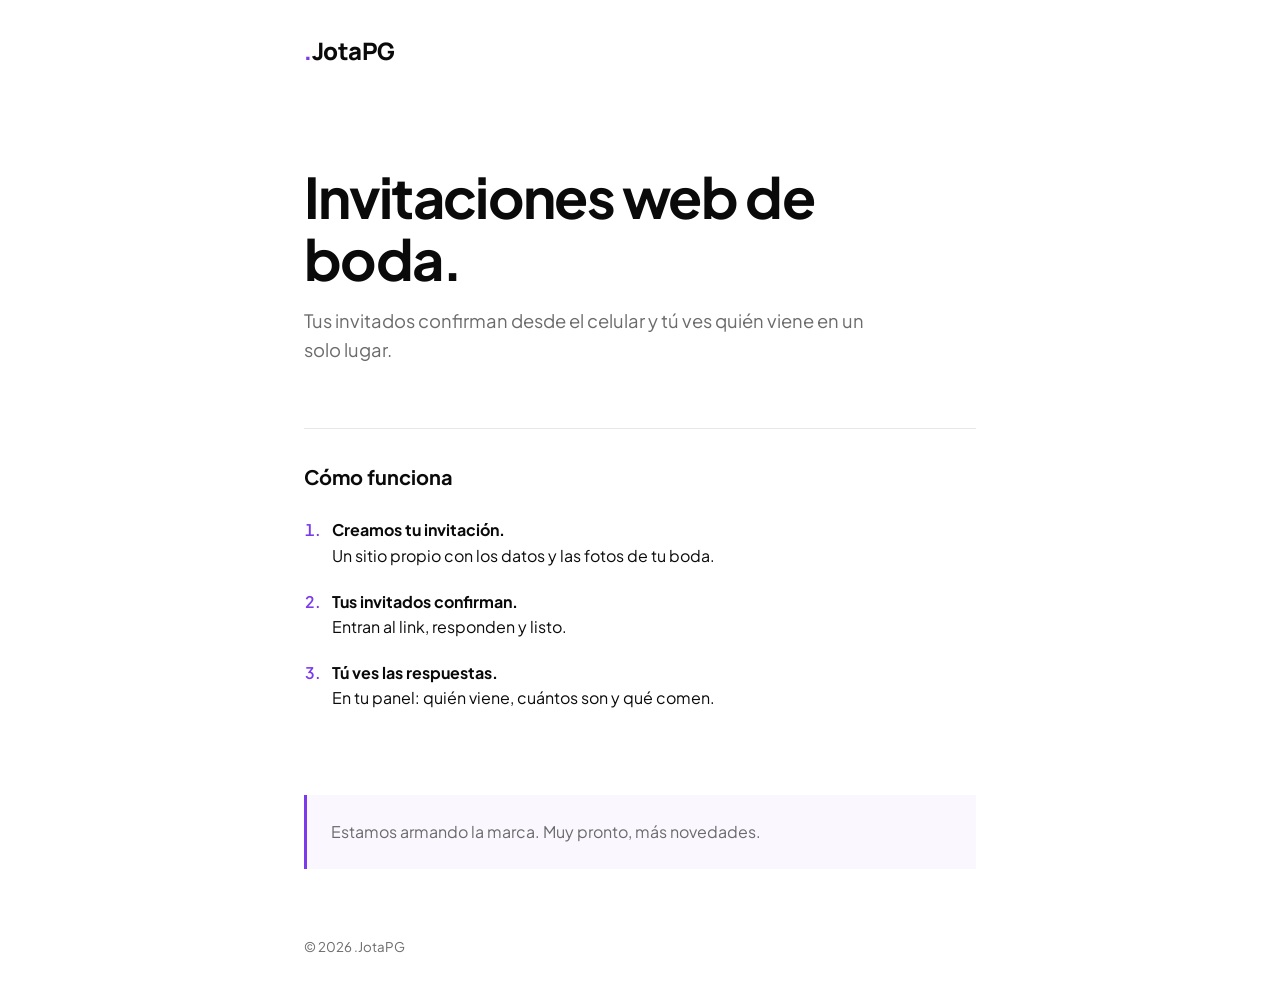
==== public/index.html @ 34ecd433 "Sitio base de JotaPG" ====
<!doctype html>
<html lang="es">
<head>
  <meta charset="utf-8">
  <meta name="viewport" content="width=device-width, initial-scale=1">
  <title>.JotaPG · Invitaciones web de boda</title>
  <meta name="description" content="Invitaciones web de boda con confirmación de asistencia en línea.">

  <!-- Tipografías: Manrope para el logo, Plus Jakarta Sans para el resto -->
  <link rel="preconnect" href="https://fonts.googleapis.com">
  <link rel="preconnect" href="https://fonts.gstatic.com" crossorigin>
  <link href="https://fonts.googleapis.com/css2?family=Manrope:wght@800&family=Plus+Jakarta+Sans:wght@400;600&display=swap" rel="stylesheet">

  <link rel="stylesheet" href="style.css">
</head>
<body>

  <!-- 1. Encabezado: el logo -->
  <header class="header">
    <a class="logo" href="/"><span class="dot">.</span>JotaPG</a>
  </header>

  <main>

    <!-- 2. Portada: qué hacemos, en una frase -->
    <section class="hero">
      <h1>Invitaciones web de boda.</h1>
      <p>Tus invitados confirman desde el celular y tú ves quién viene en un solo lugar.</p>
    </section>

    <!-- 3. Cómo funciona: tres pasos -->
    <section class="steps">
      <h2>Cómo funciona</h2>
      <ol>
        <li>
          <strong>Creamos tu invitación.</strong>
          Un sitio propio con los datos y las fotos de tu boda.
        </li>
        <li>
          <strong>Tus invitados confirman.</strong>
          Entran al link, responden y listo.
        </li>
        <li>
          <strong>Tú ves las respuestas.</strong>
          En tu panel: quién viene, cuántos son y qué comen.
        </li>
      </ol>
    </section>

    <!-- 4. Aviso: el sitio está en construcción -->
    <section class="soon">
      <p>Estamos armando la marca. Muy pronto, más novedades.</p>
    </section>

  </main>

  <footer class="footer">
    <small>&copy; <span id="year"></span> .JotaPG</small>
  </footer>

  <script>
    // Pone el año actual en el pie de página
    document.getElementById("year").textContent = new Date().getFullYear();
  </script>
</body>
</html>
---- public/style.css ----
/* ---------- Colores y tipografías (cámbialos aquí) ---------- */
:root {
  --negro: #0a0a0a;
  --blanco: #ffffff;
  --violeta: #7c3aed;
  --gris: #6b6b6b;
  --linea: #e8e8e8;
}

* { box-sizing: border-box; }

body {
  margin: 0;
  font-family: "Plus Jakarta Sans", system-ui, sans-serif;
  color: var(--negro);
  background: var(--blanco);
  line-height: 1.6;
}

/* Todo el contenido queda centrado y con un ancho cómodo de leer */
.header, main, .footer {
  max-width: 720px;
  margin: 0 auto;
  padding: 0 24px;
}

/* ---------- Logo ---------- */
.header { padding-top: 32px; }

.logo {
  font-family: "Manrope", sans-serif;
  font-weight: 800;
  font-size: 1.5rem;
  letter-spacing: -0.02em;
  color: var(--negro);
  text-decoration: none;
}
.logo .dot { color: var(--violeta); }

/* ---------- Portada ---------- */
.hero { padding: 96px 0 64px; }

.hero h1 {
  margin: 0 0 16px;
  font-size: clamp(2.25rem, 7vw, 3.5rem);
  line-height: 1.1;
  letter-spacing: -0.03em;
}
.hero p {
  margin: 0;
  font-size: 1.15rem;
  color: var(--gris);
  max-width: 32em;
}

/* ---------- Cómo funciona ---------- */
.steps { padding: 32px 0 64px; border-top: 1px solid var(--linea); }
.steps h2 { margin: 0 0 24px; font-size: 1.25rem; }

.steps ol { margin: 0; padding-left: 1.25rem; }
.steps li { margin-bottom: 20px; padding-left: 8px; }
.steps li::marker { color: var(--violeta); font-weight: 600; }
.steps strong { display: block; }

/* ---------- Aviso ---------- */
.soon {
  padding: 24px;
  border-left: 3px solid var(--violeta);
  background: #faf7ff;
  color: var(--gris);
}
.soon p { margin: 0; }

/* ---------- Pie de página ---------- */
.footer { padding-top: 64px; padding-bottom: 32px; color: var(--gris); }
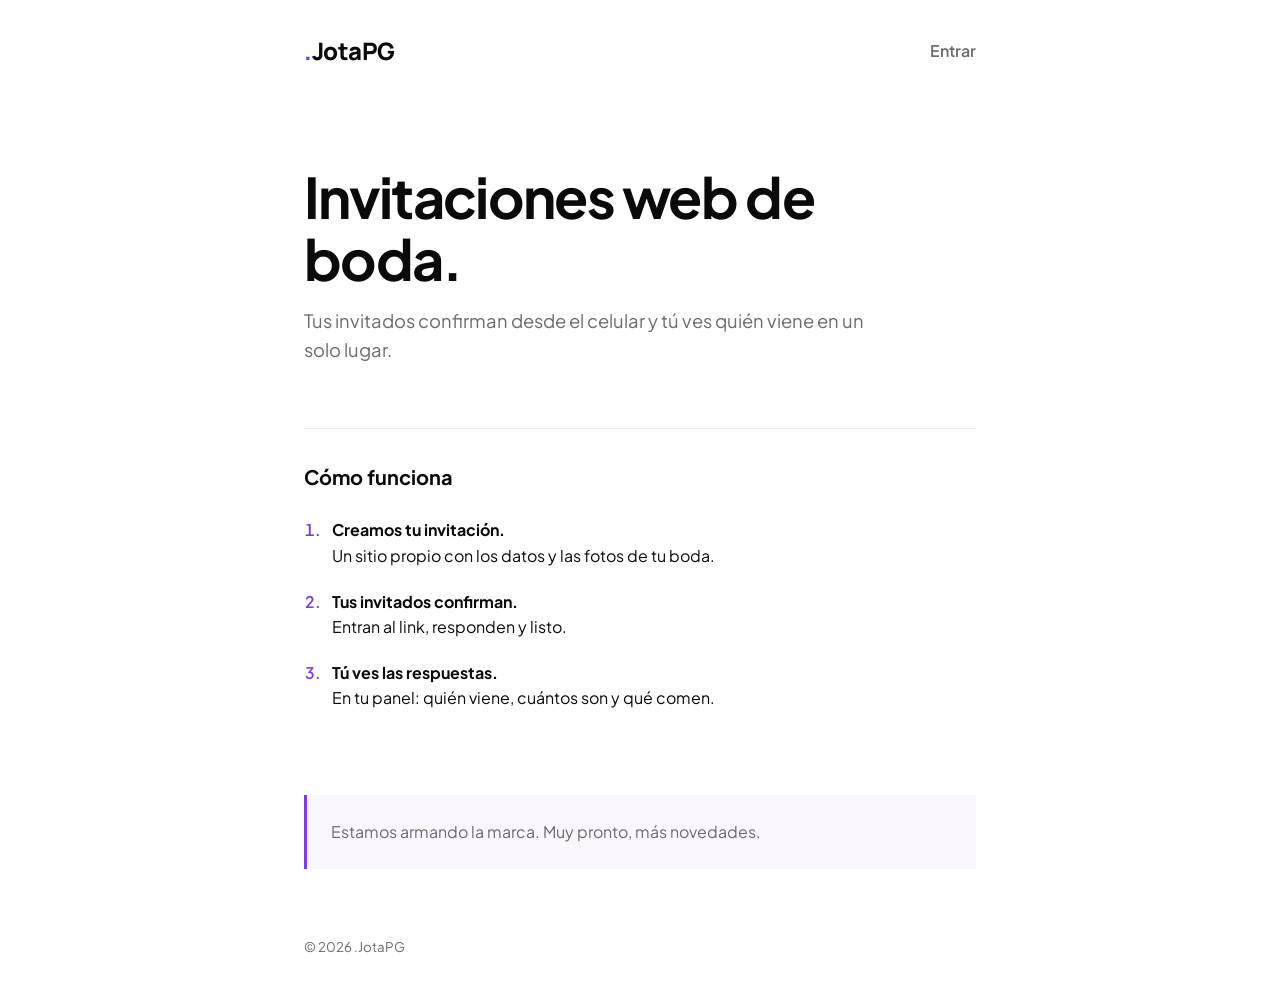
==== commit 077d624e: "Base de datos, login con código y panel de confirmaciones" ====
--- a/public/index.html
+++ b/public/index.html
@@ -16,8 +16,9 @@
 <body>
 
   <!-- 1. Encabezado: el logo -->
-  <header class="header">
+  <header class="header bar">
     <a class="logo" href="/"><span class="dot">.</span>JotaPG</a>
+    <a class="enter" href="/login">Entrar</a>
   </header>
 
   <main>
--- a/public/style.css
+++ b/public/style.css
@@ -73,3 +73,56 @@
 
 /* ---------- Pie de página ---------- */
 .footer { padding-top: 64px; padding-bottom: 32px; color: var(--gris); }
+
+/* ---------- Login y panel ---------- */
+.hero.small { padding: 64px 0 32px; }
+.hero.small h1 { font-size: clamp(1.75rem, 5vw, 2.5rem); }
+
+.form { display: grid; gap: 12px; max-width: 360px; padding-bottom: 64px; }
+.form label { font-weight: 600; }
+
+input, button {
+  font: inherit;
+  padding: 12px 14px;
+  border-radius: 8px;
+}
+input { border: 1px solid #cfcfcf; }
+input:focus-visible, button:focus-visible { outline: 2px solid var(--violeta); outline-offset: 2px; }
+
+button {
+  border: 0;
+  background: var(--negro);
+  color: var(--blanco);
+  font-weight: 600;
+  cursor: pointer;
+}
+button:hover { background: var(--violeta); }
+
+.error { margin: 0; color: #b00020; }
+
+.bar { display: flex; justify-content: space-between; align-items: center; }
+.link-button { background: none; color: var(--gris); padding: 8px 0; }
+.link-button:hover { background: none; color: var(--negro); }
+
+.summary {
+  display: grid;
+  grid-template-columns: repeat(3, 1fr);
+  gap: 12px;
+  margin-bottom: 48px;
+}
+.summary div { padding: 16px; border: 1px solid var(--linea); border-radius: 12px; }
+.summary strong { display: block; font-size: 2rem; line-height: 1.1; }
+.summary span { color: var(--gris); font-size: 0.9rem; }
+
+h2 { font-size: 1.25rem; }
+.muted { color: var(--gris); }
+
+.table-wrap { overflow-x: auto; margin-bottom: 48px; }
+table { width: 100%; border-collapse: collapse; font-size: 0.95rem; }
+th, td { text-align: left; padding: 10px 12px 10px 0; border-bottom: 1px solid var(--linea); }
+th { color: var(--gris); font-weight: 600; }
+
+.soon button { margin-top: 12px; }
+
+.enter { color: var(--gris); text-decoration: none; font-weight: 600; }
+.enter:hover { color: var(--violeta); }
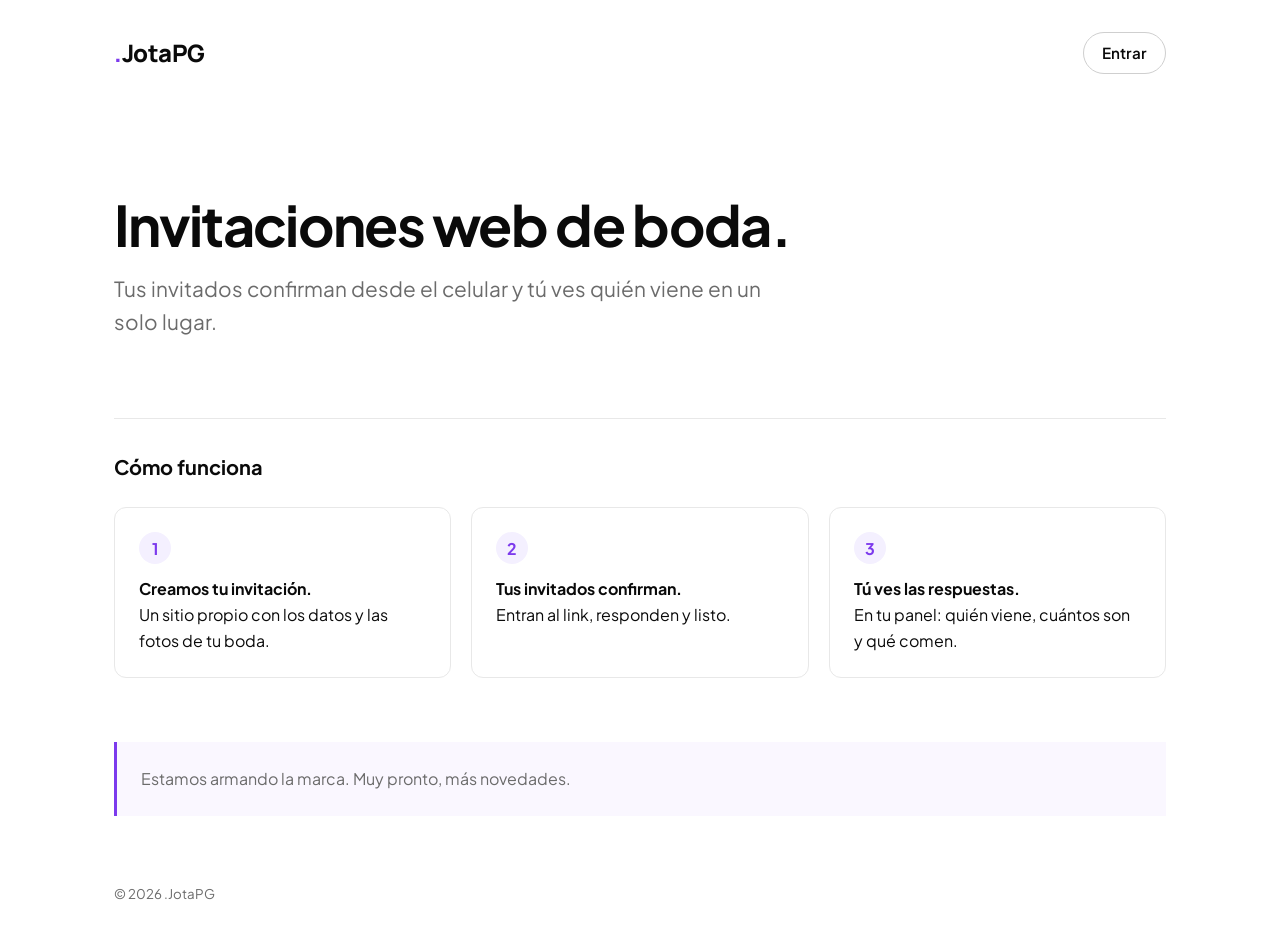
==== commit 654a4797: "Diseño de computadora: panel y administración en columnas, portada y entrada más amplias" ====
--- a/public/index.html
+++ b/public/index.html
@@ -13,7 +13,7 @@
 
   <link rel="stylesheet" href="style.css">
 </head>
-<body>
+<body class="landing">
 
   <!-- 1. Encabezado: el logo -->
   <header class="header bar">
--- a/public/style.css
+++ b/public/style.css
@@ -106,7 +106,7 @@
 
 .summary {
   display: grid;
-  grid-template-columns: repeat(3, 1fr);
+  grid-template-columns: repeat(auto-fit, minmax(140px, 1fr));
   gap: 12px;
   margin-bottom: 48px;
 }
@@ -117,7 +117,7 @@
 h2 { font-size: 1.25rem; }
 .muted { color: var(--gris); }
 
-.table-wrap { overflow-x: auto; margin-bottom: 48px; }
+.table-wrap { overflow-x: auto; margin-bottom: 48px; position: relative; }
 table { width: 100%; border-collapse: collapse; font-size: 0.95rem; }
 th, td { text-align: left; padding: 10px 12px 10px 0; border-bottom: 1px solid var(--linea); }
 th { color: var(--gris); font-weight: 600; }
@@ -126,3 +126,229 @@
 
 .enter { color: var(--gris); text-decoration: none; font-weight: 600; }
 .enter:hover { color: var(--violeta); }
+
+/* ---------- Gestión de invitados y administración ---------- */
+select, textarea {
+  font: inherit;
+  padding: 12px 14px;
+  border-radius: 8px;
+  border: 1px solid #cfcfcf;
+  background: var(--blanco);
+}
+select:focus-visible, textarea:focus-visible { outline: 2px solid var(--violeta); outline-offset: 2px; }
+textarea { width: 100%; min-height: 140px; resize: vertical; }
+
+.panel { border: 1px solid var(--linea); border-radius: 12px; padding: 20px; margin-bottom: 32px; }
+.panel h2 { margin-top: 0; }
+
+.row-form { display: grid; grid-template-columns: 2fr 0.8fr 1.1fr auto; gap: 12px; align-items: end; }
+.stack { display: grid; gap: 12px; }
+.row-form label, .stack label, dialog label { display: grid; gap: 4px; font-weight: 600; font-size: 0.9rem; }
+.row-form input, .row-form select, .stack input, dialog input, dialog select { width: 100%; }
+
+.feedback { margin: 12px 0 0; min-height: 1.4em; }
+.feedback.ok { color: #0a7a3c; }
+.feedback.bad { color: #b00020; }
+.problems { margin: 8px 0 0; padding-left: 1.2rem; color: #b00020; }
+
+details summary { cursor: pointer; font-weight: 600; margin-top: 16px; }
+details[open] summary { margin-bottom: 8px; }
+details textarea { margin-bottom: 12px; }
+
+.btn-small { padding: 6px 12px; font-size: 0.85rem; }
+.btn-ghost { background: none; color: var(--negro); border: 1px solid #cfcfcf; }
+.btn-ghost:hover { background: #f4f0ff; color: var(--negro); }
+.btn-danger { background: none; color: #b00020; border: 1px solid #f0c9cf; }
+.btn-danger:hover { background: #b00020; color: var(--blanco); }
+a.btn-small {
+  display: inline-block; padding: 6px 12px; font-size: 0.85rem; font-weight: 600;
+  border-radius: 8px; text-decoration: none; background: var(--negro); color: var(--blanco);
+}
+a.btn-small:hover { background: var(--violeta); }
+
+.actions { white-space: nowrap; text-align: right; padding-right: 0; }
+.actions button { margin-left: 6px; }
+
+.search { width: 100%; max-width: 280px; margin: 0 0 12px; }
+
+.pill { display: inline-block; padding: 2px 10px; border-radius: 999px; font-size: 0.8rem; font-weight: 600; white-space: nowrap; }
+.pill.confirmed { background: #e6f6ec; color: #0a7a3c; }
+.pill.declined { background: #fdecee; color: #b00020; }
+.pill.pending { background: #f1f1f1; color: var(--gris); }
+
+dialog {
+  border: 0; border-radius: 12px; padding: 24px;
+  max-width: 420px; width: calc(100% - 32px);
+  box-shadow: 0 20px 60px rgba(0, 0, 0, 0.25);
+}
+dialog::backdrop { background: rgba(0, 0, 0, 0.4); }
+dialog h2 { margin-top: 0; }
+.dialog-actions { display: flex; gap: 8px; justify-content: flex-end; margin-top: 4px; }
+
+.banner { margin-bottom: 8px; }
+.banner a { color: var(--violeta); font-weight: 600; text-decoration: none; }
+
+/* Bodas (página de administración) */
+.wedding { border: 1px solid var(--linea); border-radius: 12px; padding: 20px; margin-bottom: 16px; }
+.wedding h3 { margin: 0 0 2px; font-size: 1.15rem; }
+.wedding .meta { color: var(--gris); font-size: 0.9rem; margin: 0; word-break: break-all; }
+.wedding .stats { margin: 12px 0 0; }
+.wedding .code-line { margin: 12px 0 0; }
+.wedding .buttons { display: flex; flex-wrap: wrap; gap: 8px; margin-top: 16px; }
+.code { font-family: ui-monospace, "SFMono-Regular", Menlo, monospace; background: #f4f0ff; padding: 2px 8px; border-radius: 6px; }
+.snippet {
+  background: var(--negro); color: #f4f0ff; padding: 14px; border-radius: 8px;
+  overflow-x: auto; font-size: 0.85rem; white-space: pre; margin: 8px 0;
+}
+.result { border-left: 3px solid var(--violeta); background: #faf7ff; padding: 16px 20px; margin-top: 16px; border-radius: 0 8px 8px 0; }
+.result p { margin: 0 0 8px; }
+
+@media (max-width: 600px) {
+  .row-form { grid-template-columns: 1fr 1fr; }
+  .row-form .wide { grid-column: 1 / -1; }
+}
+
+.sr-only {
+  position: absolute; width: 1px; height: 1px; padding: 0; margin: -1px;
+  overflow: hidden; clip: rect(0, 0, 0, 0); white-space: nowrap; border: 0;
+}
+
+/* La lista de invitados en pantallas chicas: cada fila es una tarjeta,
+   para que los botones Editar y Eliminar siempre se vean. */
+@media (max-width: 600px) {
+  .guests thead { display: none; }
+  .guests, .guests tbody { display: block; }
+  .guests tr {
+    display: grid; grid-template-columns: 1fr auto; gap: 2px 12px;
+    padding: 14px 0; border-bottom: 1px solid var(--linea);
+  }
+  .guests td { border: 0; padding: 0; }
+  .guests td:nth-child(1) { font-weight: 600; grid-column: 1; }
+  .guests td:nth-child(4) { grid-column: 2; grid-row: 1; justify-self: end; }
+  .guests td:nth-child(2), .guests td:nth-child(3), .guests td:nth-child(5), .guests td:nth-child(6) {
+    grid-column: 1 / -1; color: var(--gris); font-size: 0.9rem;
+  }
+  .guests td[data-label]::before { content: attr(data-label) ": "; }
+  .guests td.empty { display: none; }
+  .guests td.actions { grid-column: 1 / -1; text-align: left; margin-top: 8px; }
+  .guests td.actions button { margin: 0 8px 0 0; }
+}
+
+/* Lo que está marcado como oculto se esconde siempre, aunque otro estilo le dé 'display'. */
+[hidden] { display: none !important; }
+
+/* Cuadro de confirmación propio (reemplaza los avisos del navegador) */
+.btn-danger-solid { background: #b00020; color: var(--blanco); }
+.btn-danger-solid:hover { background: #8a0019; }
+button:disabled { opacity: 0.45; cursor: not-allowed; }
+button:disabled:hover { background: var(--negro); }
+button.btn-danger-solid:disabled:hover { background: #b00020; }
+.dialog-msg { margin: 0; color: var(--gris); white-space: pre-line; }
+dialog textarea { min-height: 96px; font-size: 0.9rem; }
+dialog[open] { animation: dialog-in 0.16s ease-out; }
+@keyframes dialog-in { from { opacity: 0; transform: translateY(8px) scale(0.98); } to { opacity: 1; transform: none; } }
+@media (prefers-reduced-motion: reduce) { dialog[open] { animation: none; } }
+
+/* ---------- Resumen del panel: gráfica circular, barra y números ---------- */
+.overview { display: flex; align-items: center; gap: 32px; flex-wrap: wrap; margin-bottom: 16px; }
+.donut-wrap { position: relative; width: 168px; height: 168px; flex: none; }
+.donut-wrap svg { width: 100%; height: 100%; display: block; }
+.donut-seg { transition: stroke-dasharray 0.9s cubic-bezier(0.22, 1, 0.36, 1); }
+.donut-center {
+  position: absolute; inset: 0; display: flex; flex-direction: column;
+  align-items: center; justify-content: center; text-align: center;
+}
+.donut-center strong { font-size: 1.9rem; line-height: 1.1; }
+.donut-center span { color: var(--gris); font-size: 0.8rem; }
+.overview-side { flex: 1; min-width: 220px; }
+.legend { list-style: none; padding: 0; margin: 0 0 20px; display: grid; gap: 8px; }
+.legend li { display: flex; align-items: center; gap: 10px; }
+.legend b { margin-left: auto; font-variant-numeric: tabular-nums; }
+.legend i { width: 12px; height: 12px; border-radius: 50%; flex: none; }
+.dot-yes { background: #0a7a3c; }
+.dot-no { background: #d9485f; }
+.dot-pending { background: #cfcfcf; }
+.people-bar p { margin: 0 0 6px; color: var(--gris); }
+.people-bar p b { color: var(--negro); font-size: 1.25rem; }
+.progress { height: 10px; background: #f1f1f1; border-radius: 999px; overflow: hidden; }
+.bar-fill { height: 100%; width: 0; background: var(--violeta); border-radius: 999px; transition: width 0.9s cubic-bezier(0.22, 1, 0.36, 1); }
+
+.summary div { border-top: 4px solid var(--linea); }
+.summary .tile-yes { border-top-color: #0a7a3c; }
+.summary .tile-no { border-top-color: #d9485f; }
+.summary .tile-pending { border-top-color: #cfcfcf; }
+.summary .tile-people { border-top-color: var(--violeta); }
+.summary { margin-bottom: 32px; }
+
+td.phone { font-variant-numeric: tabular-nums; white-space: nowrap; }
+
+@media (prefers-reduced-motion: reduce) {
+  .donut-seg, .bar-fill { transition: none; }
+}
+
+/* Botón de WhatsApp en cada invitado */
+a.btn-wa { background: #1faa52; color: var(--blanco); }
+a.btn-wa:hover { background: #168a41; }
+/* Ya se abrió el mensaje: el botón pasa de verde sólido a verde claro con ✓ */
+a.btn-wa.sent { background: #e6f6ec; color: #0a7a3c; box-shadow: inset 0 0 0 1px #9fd8b6; }
+a.btn-wa.sent:hover { background: #d3efdd; }
+.actions .btn-wa { margin-right: 6px; }
+@media (max-width: 600px) {
+  .guests td.actions .btn-wa { margin: 0 8px 0 0; }
+}
+
+
+
+/* "Entrar" y "Salir" arriba a la derecha: botón con borde para que se noten */
+.enter, .header .link-button {
+  display: inline-block; padding: 8px 18px; border: 1px solid #cfcfcf; border-radius: 999px;
+  background: none; color: var(--negro); font-weight: 600; font-size: 0.95rem; text-decoration: none;
+}
+.enter:hover, .header .link-button:hover { background: #f4f0ff; border-color: var(--violeta); color: var(--negro); }
+
+/* ================= Versión de computadora =================
+   Panel y administración usan todo el ancho; en pantallas chicas se ven como antes. */
+.pc .header, .pc main { max-width: 1280px; padding-left: 40px; padding-right: 40px; }
+@media (max-width: 600px) { .pc .header, .pc main { padding-left: 24px; padding-right: 24px; } }
+@media (min-width: 601px) { .pc .guests td:first-child { white-space: nowrap; } }
+
+@media (min-width: 900px) {
+  .pc .hero.small { padding: 48px 0 28px; }
+  .pc .top-grid {
+    display: grid; grid-template-columns: minmax(0, 1.3fr) minmax(0, 1fr);
+    gap: 24px; align-items: stretch; margin-bottom: 32px;
+  }
+  .pc .top-grid .overview { margin-bottom: 0; }
+  .pc .top-grid .summary { margin-bottom: 0; grid-template-columns: 1fr 1fr; }
+  .pc .top-grid .summary div { display: flex; flex-direction: column; justify-content: center; }
+}
+
+@media (min-width: 1200px) {
+  .pc .cols { display: grid; grid-template-columns: 330px minmax(0, 1fr); gap: 32px; align-items: start; }
+  .pc .side .row-form { grid-template-columns: 1fr 1fr; }
+  .pc .side .row-form .wide, .pc .side .row-form button { grid-column: 1 / -1; }
+  .pc .side .panel:last-child { margin-bottom: 0; }
+  .pc .content h2:first-child { margin-top: 0; }
+  .pc #weddings { display: grid; grid-template-columns: repeat(auto-fit, minmax(380px, 1fr)); gap: 16px; }
+  .pc #weddings .wedding { margin-bottom: 0; }
+}
+
+/* ---------- Portada en computadora ---------- */
+.landing .header, .landing main, .landing .footer { max-width: 1100px; }
+@media (min-width: 800px) {
+  .landing .hero { padding: 120px 0 80px; }
+  .landing .hero p { font-size: 1.3rem; }
+  .landing .steps ol { list-style: none; padding: 0; display: grid; grid-template-columns: repeat(3, 1fr); gap: 20px; counter-reset: paso; }
+  .landing .steps li {
+    counter-increment: paso; margin: 0; padding: 24px; border: 1px solid var(--linea); border-radius: 12px;
+  }
+  .landing .steps li::before {
+    content: counter(paso); display: grid; place-items: center; width: 32px; height: 32px;
+    margin-bottom: 12px; border-radius: 50%; background: #f4f0ff; color: var(--violeta); font-weight: 700;
+  }
+}
+
+/* ---------- Entrada: el formulario como tarjeta ---------- */
+.login .form { padding: 28px; border: 1px solid var(--linea); border-radius: 12px; margin-bottom: 64px; max-width: 420px; }
+.login .header, .login main { max-width: 520px; }
+.login .form { max-width: none; }
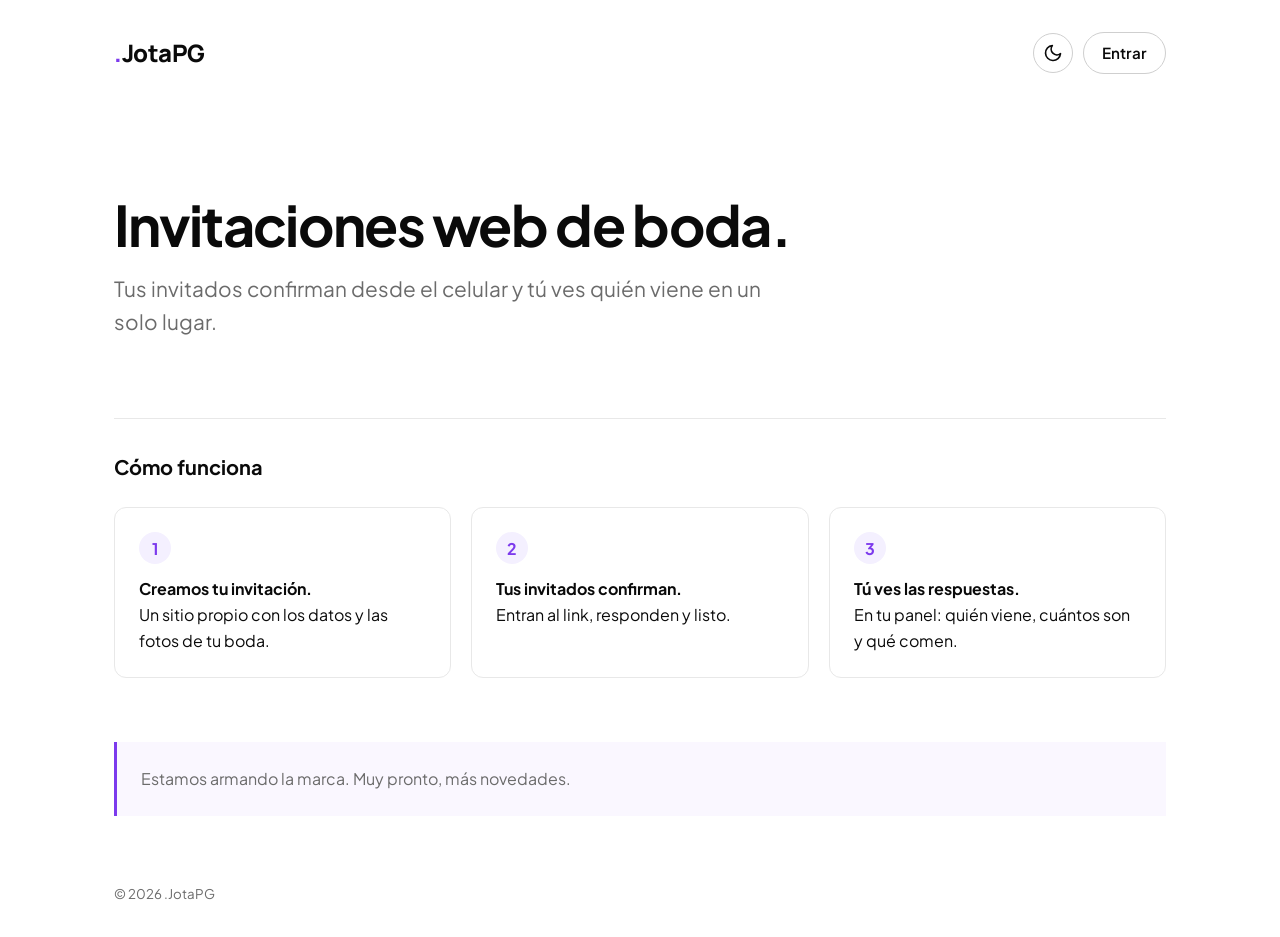
==== commit 27978f54: "Modo oscuro con botón en el encabezado" ====
--- a/public/index.html
+++ b/public/index.html
@@ -12,6 +12,7 @@
   <link href="https://fonts.googleapis.com/css2?family=Manrope:wght@800&family=Plus+Jakarta+Sans:wght@400;600&display=swap" rel="stylesheet">
 
   <link rel="stylesheet" href="style.css">
+  <script src="theme.js"></script>
 </head>
 <body class="landing">
 
--- a/public/style.css
+++ b/public/style.css
@@ -5,6 +5,47 @@
   --violeta: #7c3aed;
   --gris: #6b6b6b;
   --linea: #e8e8e8;
+  --campo: #cfcfcf;          /* borde de campos y botones con borde */
+  --suave: #f1f1f1;          /* fondos grises suaves */
+  --violeta-claro: #f4f0ff;
+  --violeta-fondo: #faf7ff;
+  --verde: #0a7a3c;
+  --verde-fondo: #e6f6ec;
+  --verde-hover: #d3efdd;
+  --verde-borde: #9fd8b6;
+  --rojo: #b00020;
+  --rojo-fondo: #fdecee;
+  --rojo-borde: #f0c9cf;
+  --verde-grafica: #0a7a3c;
+  --rojo-grafica: #d9485f;
+  --gris-grafica: #cfcfcf;
+  --codigo-fondo: #0a0a0a;
+  color-scheme: light;
+}
+
+/* ---------- Modo oscuro ---------- */
+:root[data-theme="dark"] {
+  --negro: #f2f2f4;
+  --blanco: #141417;
+  --violeta: #a78bfa;
+  --gris: #a1a1aa;
+  --linea: #2d2d33;
+  --campo: #4a4a52;
+  --suave: #26262b;
+  --violeta-claro: #2a2145;
+  --violeta-fondo: #1b1730;
+  --verde: #4fd68a;
+  --verde-fondo: #12301f;
+  --verde-hover: #1a4029;
+  --verde-borde: #2d6a45;
+  --rojo: #ff7b8f;
+  --rojo-fondo: #3a1822;
+  --rojo-borde: #6b2c38;
+  --verde-grafica: #3ecf7c;
+  --rojo-grafica: #e5566d;
+  --gris-grafica: #55555d;
+  --codigo-fondo: #0d0d10;
+  color-scheme: dark;
 }
 
 * { box-sizing: border-box; }
@@ -66,7 +107,7 @@
 .soon {
   padding: 24px;
   border-left: 3px solid var(--violeta);
-  background: #faf7ff;
+  background: var(--violeta-fondo);
   color: var(--gris);
 }
 .soon p { margin: 0; }
@@ -86,7 +127,7 @@
   padding: 12px 14px;
   border-radius: 8px;
 }
-input { border: 1px solid #cfcfcf; }
+input { border: 1px solid var(--campo); }
 input:focus-visible, button:focus-visible { outline: 2px solid var(--violeta); outline-offset: 2px; }
 
 button {
@@ -98,7 +139,7 @@
 }
 button:hover { background: var(--violeta); }
 
-.error { margin: 0; color: #b00020; }
+.error { margin: 0; color: var(--rojo); }
 
 .bar { display: flex; justify-content: space-between; align-items: center; }
 .link-button { background: none; color: var(--gris); padding: 8px 0; }
@@ -132,7 +173,7 @@
   font: inherit;
   padding: 12px 14px;
   border-radius: 8px;
-  border: 1px solid #cfcfcf;
+  border: 1px solid var(--campo);
   background: var(--blanco);
 }
 select:focus-visible, textarea:focus-visible { outline: 2px solid var(--violeta); outline-offset: 2px; }
@@ -147,19 +188,19 @@
 .row-form input, .row-form select, .stack input, dialog input, dialog select { width: 100%; }
 
 .feedback { margin: 12px 0 0; min-height: 1.4em; }
-.feedback.ok { color: #0a7a3c; }
-.feedback.bad { color: #b00020; }
-.problems { margin: 8px 0 0; padding-left: 1.2rem; color: #b00020; }
+.feedback.ok { color: var(--verde); }
+.feedback.bad { color: var(--rojo); }
+.problems { margin: 8px 0 0; padding-left: 1.2rem; color: var(--rojo); }
 
 details summary { cursor: pointer; font-weight: 600; margin-top: 16px; }
 details[open] summary { margin-bottom: 8px; }
 details textarea { margin-bottom: 12px; }
 
 .btn-small { padding: 6px 12px; font-size: 0.85rem; }
-.btn-ghost { background: none; color: var(--negro); border: 1px solid #cfcfcf; }
-.btn-ghost:hover { background: #f4f0ff; color: var(--negro); }
-.btn-danger { background: none; color: #b00020; border: 1px solid #f0c9cf; }
-.btn-danger:hover { background: #b00020; color: var(--blanco); }
+.btn-ghost { background: none; color: var(--negro); border: 1px solid var(--campo); }
+.btn-ghost:hover { background: var(--violeta-claro); color: var(--negro); }
+.btn-danger { background: none; color: var(--rojo); border: 1px solid var(--rojo-borde); }
+.btn-danger:hover { background: #b00020; color: #fff; }
 a.btn-small {
   display: inline-block; padding: 6px 12px; font-size: 0.85rem; font-weight: 600;
   border-radius: 8px; text-decoration: none; background: var(--negro); color: var(--blanco);
@@ -172,9 +213,9 @@
 .search { width: 100%; max-width: 280px; margin: 0 0 12px; }
 
 .pill { display: inline-block; padding: 2px 10px; border-radius: 999px; font-size: 0.8rem; font-weight: 600; white-space: nowrap; }
-.pill.confirmed { background: #e6f6ec; color: #0a7a3c; }
-.pill.declined { background: #fdecee; color: #b00020; }
-.pill.pending { background: #f1f1f1; color: var(--gris); }
+.pill.confirmed { background: var(--verde-fondo); color: var(--verde); }
+.pill.declined { background: var(--rojo-fondo); color: var(--rojo); }
+.pill.pending { background: var(--suave); color: var(--gris); }
 
 dialog {
   border: 0; border-radius: 12px; padding: 24px;
@@ -195,12 +236,12 @@
 .wedding .stats { margin: 12px 0 0; }
 .wedding .code-line { margin: 12px 0 0; }
 .wedding .buttons { display: flex; flex-wrap: wrap; gap: 8px; margin-top: 16px; }
-.code { font-family: ui-monospace, "SFMono-Regular", Menlo, monospace; background: #f4f0ff; padding: 2px 8px; border-radius: 6px; }
+.code { font-family: ui-monospace, "SFMono-Regular", Menlo, monospace; background: var(--violeta-claro); padding: 2px 8px; border-radius: 6px; }
 .snippet {
-  background: var(--negro); color: #f4f0ff; padding: 14px; border-radius: 8px;
+  background: var(--codigo-fondo); color: #f4f0ff; padding: 14px; border-radius: 8px;
   overflow-x: auto; font-size: 0.85rem; white-space: pre; margin: 8px 0;
 }
-.result { border-left: 3px solid var(--violeta); background: #faf7ff; padding: 16px 20px; margin-top: 16px; border-radius: 0 8px 8px 0; }
+.result { border-left: 3px solid var(--violeta); background: var(--violeta-fondo); padding: 16px 20px; margin-top: 16px; border-radius: 0 8px 8px 0; }
 .result p { margin: 0 0 8px; }
 
 @media (max-width: 600px) {
@@ -238,7 +279,7 @@
 [hidden] { display: none !important; }
 
 /* Cuadro de confirmación propio (reemplaza los avisos del navegador) */
-.btn-danger-solid { background: #b00020; color: var(--blanco); }
+.btn-danger-solid { background: #b00020; color: #fff; }
 .btn-danger-solid:hover { background: #8a0019; }
 button:disabled { opacity: 0.45; cursor: not-allowed; }
 button:disabled:hover { background: var(--negro); }
@@ -265,18 +306,18 @@
 .legend li { display: flex; align-items: center; gap: 10px; }
 .legend b { margin-left: auto; font-variant-numeric: tabular-nums; }
 .legend i { width: 12px; height: 12px; border-radius: 50%; flex: none; }
-.dot-yes { background: #0a7a3c; }
-.dot-no { background: #d9485f; }
-.dot-pending { background: #cfcfcf; }
+.dot-yes { background: var(--verde-grafica); }
+.dot-no { background: var(--rojo-grafica); }
+.dot-pending { background: var(--gris-grafica); }
 .people-bar p { margin: 0 0 6px; color: var(--gris); }
 .people-bar p b { color: var(--negro); font-size: 1.25rem; }
-.progress { height: 10px; background: #f1f1f1; border-radius: 999px; overflow: hidden; }
+.progress { height: 10px; background: var(--suave); border-radius: 999px; overflow: hidden; }
 .bar-fill { height: 100%; width: 0; background: var(--violeta); border-radius: 999px; transition: width 0.9s cubic-bezier(0.22, 1, 0.36, 1); }
 
 .summary div { border-top: 4px solid var(--linea); }
-.summary .tile-yes { border-top-color: #0a7a3c; }
-.summary .tile-no { border-top-color: #d9485f; }
-.summary .tile-pending { border-top-color: #cfcfcf; }
+.summary .tile-yes { border-top-color: var(--verde-grafica); }
+.summary .tile-no { border-top-color: var(--rojo-grafica); }
+.summary .tile-pending { border-top-color: var(--gris-grafica); }
 .summary .tile-people { border-top-color: var(--violeta); }
 .summary { margin-bottom: 32px; }
 
@@ -287,11 +328,11 @@
 }
 
 /* Botón de WhatsApp en cada invitado */
-a.btn-wa { background: #1faa52; color: var(--blanco); }
+a.btn-wa { background: #1faa52; color: #fff; }
 a.btn-wa:hover { background: #168a41; }
 /* Ya se abrió el mensaje: el botón pasa de verde sólido a verde claro con ✓ */
-a.btn-wa.sent { background: #e6f6ec; color: #0a7a3c; box-shadow: inset 0 0 0 1px #9fd8b6; }
-a.btn-wa.sent:hover { background: #d3efdd; }
+a.btn-wa.sent { background: var(--verde-fondo); color: var(--verde); box-shadow: inset 0 0 0 1px var(--verde-borde); }
+a.btn-wa.sent:hover { background: var(--verde-hover); }
 .actions .btn-wa { margin-right: 6px; }
 @media (max-width: 600px) {
   .guests td.actions .btn-wa { margin: 0 8px 0 0; }
@@ -301,10 +342,10 @@
 
 /* "Entrar" y "Salir" arriba a la derecha: botón con borde para que se noten */
 .enter, .header .link-button {
-  display: inline-block; padding: 8px 18px; border: 1px solid #cfcfcf; border-radius: 999px;
+  display: inline-block; padding: 8px 18px; border: 1px solid var(--campo); border-radius: 999px;
   background: none; color: var(--negro); font-weight: 600; font-size: 0.95rem; text-decoration: none;
 }
-.enter:hover, .header .link-button:hover { background: #f4f0ff; border-color: var(--violeta); color: var(--negro); }
+.enter:hover, .header .link-button:hover { background: var(--violeta-claro); border-color: var(--violeta); color: var(--negro); }
 
 /* ================= Versión de computadora =================
    Panel y administración usan todo el ancho; en pantallas chicas se ven como antes. */
@@ -344,7 +385,7 @@
   }
   .landing .steps li::before {
     content: counter(paso); display: grid; place-items: center; width: 32px; height: 32px;
-    margin-bottom: 12px; border-radius: 50%; background: #f4f0ff; color: var(--violeta); font-weight: 700;
+    margin-bottom: 12px; border-radius: 50%; background: var(--violeta-claro); color: var(--violeta); font-weight: 700;
   }
 }
 
@@ -352,3 +393,22 @@
 .login .form { padding: 28px; border: 1px solid var(--linea); border-radius: 12px; margin-bottom: 64px; max-width: 420px; }
 .login .header, .login main { max-width: 520px; }
 .login .form { max-width: none; }
+
+/* Campos y cuadro de diálogo siguen el tema */
+input, select, textarea { background: var(--blanco); color: var(--negro); }
+dialog { background: var(--blanco); color: var(--negro); }
+:root[data-theme="dark"] dialog { box-shadow: 0 20px 60px rgba(0, 0, 0, 0.6), 0 0 0 1px var(--linea); }
+:root[data-theme="dark"] dialog::backdrop { background: rgba(0, 0, 0, 0.65); }
+
+/* ---------- Botón de modo oscuro (arriba a la derecha) ---------- */
+.header { display: flex; justify-content: space-between; align-items: center; }
+.header-actions { display: flex; align-items: center; gap: 10px; }
+.header .theme-toggle {
+  display: grid; place-items: center; width: 40px; height: 40px; padding: 0;
+  border: 1px solid var(--campo); border-radius: 50%; background: none; color: var(--negro); cursor: pointer;
+}
+.header .theme-toggle:hover { background: var(--violeta-claro); border-color: var(--violeta); }
+.theme-toggle svg { width: 20px; height: 20px; display: block; }
+.theme-toggle .icon-sun { display: none; }
+:root[data-theme="dark"] .theme-toggle .icon-sun { display: block; }
+:root[data-theme="dark"] .theme-toggle .icon-moon { display: none; }
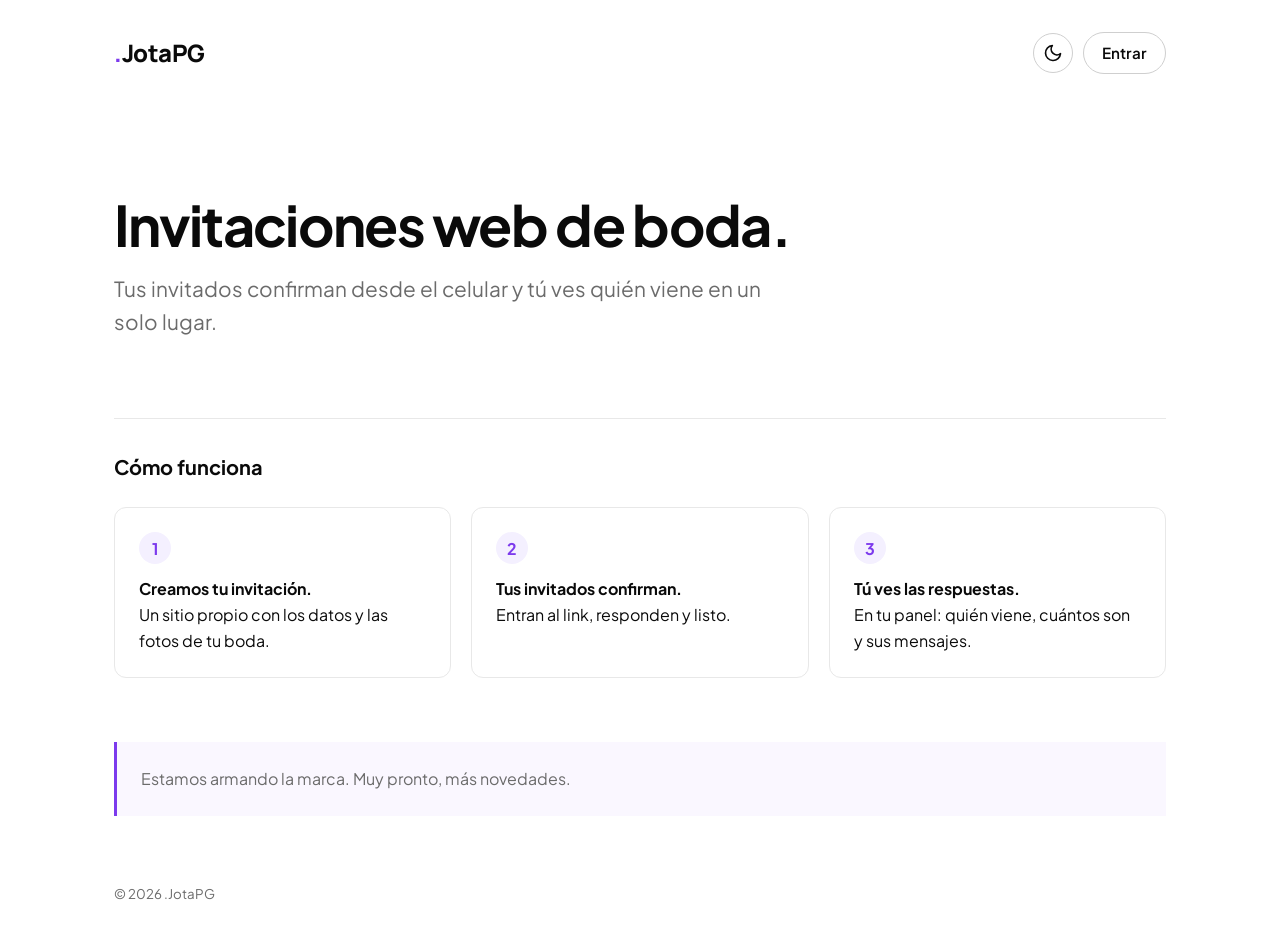
==== commit 2491af6a: "README y página principal al día (punto 13 de la revisión) README: la plantilla se llama Muestra-1-I" ====
--- a/public/index.html
+++ b/public/index.html
@@ -44,7 +44,7 @@
         </li>
         <li>
           <strong>Tú ves las respuestas.</strong>
-          En tu panel: quién viene, cuántos son y qué comen.
+          En tu panel: quién viene, cuántos son y sus mensajes.
         </li>
       </ol>
     </section>
@@ -60,9 +60,6 @@
     <small>&copy; <span id="year"></span> .JotaPG</small>
   </footer>
 
-  <script>
-    // Pone el año actual en el pie de página
-    document.getElementById("year").textContent = new Date().getFullYear();
-  </script>
+  <script src="year.js"></script>
 </body>
 </html>
--- a/public/style.css
+++ b/public/style.css
@@ -211,6 +211,7 @@
 .actions button { margin-left: 6px; }
 
 .search { width: 100%; max-width: 280px; margin: 0 0 12px; }
+.download-box { display: flex; flex-wrap: wrap; align-items: center; gap: 10px 14px; margin: 0 0 14px; }
 
 .pill { display: inline-block; padding: 2px 10px; border-radius: 999px; font-size: 0.8rem; font-weight: 600; white-space: nowrap; }
 .pill.confirmed { background: var(--verde-fondo); color: var(--verde); }
@@ -400,6 +401,20 @@
 :root[data-theme="dark"] dialog { box-shadow: 0 20px 60px rgba(0, 0, 0, 0.6), 0 0 0 1px var(--linea); }
 :root[data-theme="dark"] dialog::backdrop { background: rgba(0, 0, 0, 0.65); }
 
+/* ---------- Entrada: código oculto con botón de ojo ---------- */
+.password-field { position: relative; }
+.password-field input { width: 100%; padding-right: 48px; }
+.pw-toggle {
+  position: absolute; top: 50%; right: 6px; transform: translateY(-50%);
+  display: grid; place-items: center; width: 36px; height: 36px; padding: 0;
+  border: 0; border-radius: 6px; background: none; color: var(--gris); cursor: pointer;
+}
+.pw-toggle:hover { background: var(--violeta-claro); color: var(--violeta); }
+.pw-toggle svg { width: 20px; height: 20px; display: block; }
+.pw-toggle .icon-eye-off { display: none; }
+.pw-toggle.on .icon-eye { display: none; }
+.pw-toggle.on .icon-eye-off { display: block; }
+
 /* ---------- Botón de modo oscuro (arriba a la derecha) ---------- */
 .header { display: flex; justify-content: space-between; align-items: center; }
 .header-actions { display: flex; align-items: center; gap: 10px; }
@@ -412,3 +427,43 @@
 .theme-toggle .icon-sun { display: none; }
 :root[data-theme="dark"] .theme-toggle .icon-sun { display: block; }
 :root[data-theme="dark"] .theme-toggle .icon-moon { display: none; }
+
+/* ---------- Cambio de tema suave ---------- */
+html.theme-fade,
+html.theme-fade *,
+html.theme-fade *::before,
+html.theme-fade *::after {
+  transition: background-color 0.45s ease, color 0.45s ease, border-color 0.45s ease,
+    fill 0.45s ease, stroke 0.45s ease, box-shadow 0.45s ease !important;
+}
+@media (prefers-reduced-motion: reduce) {
+  html.theme-fade, html.theme-fade *, html.theme-fade *::before, html.theme-fade *::after { transition: none !important; }
+}
+
+/* ---------- Bienvenida ---------- */
+.hello { display: block; font-size: 0.5em; font-weight: 600; letter-spacing: 0; color: var(--violeta); margin-bottom: 4px; }
+.hello[hidden] { display: none; }
+
+/* ---------- Cuenta regresiva ---------- */
+.countdown {
+  display: flex; align-items: center; justify-content: space-between; flex-wrap: wrap; gap: 20px 32px;
+  padding: 24px 28px; margin-bottom: 24px; border: 1px solid var(--linea); border-radius: 16px;
+  background: var(--violeta-fondo);
+}
+.cd-kicker { margin: 0; color: var(--violeta); font-weight: 700; font-size: 0.85rem; letter-spacing: 0.06em; text-transform: uppercase; }
+.cd-date { margin: 4px 0 0; font-size: 1.15rem; font-weight: 600; }
+.cd-date::first-letter { text-transform: uppercase; }
+.cd-grid { display: grid; grid-template-columns: repeat(4, minmax(64px, 1fr)); gap: 12px; flex: 1; max-width: 460px; min-width: 260px; }
+.cd-grid[hidden] { display: none; }
+.cd-grid div {
+  display: flex; flex-direction: column; align-items: center; padding: 12px 6px;
+  background: var(--blanco); border: 1px solid var(--linea); border-radius: 12px;
+}
+.cd-grid strong { font-size: clamp(1.5rem, 5vw, 2.2rem); line-height: 1.1; font-variant-numeric: tabular-nums; }
+.cd-grid span { color: var(--gris); font-size: 0.8rem; }
+.cd-message { margin: 0; font-size: 1.15rem; font-weight: 600; flex: 1; text-align: right; }
+@media (max-width: 600px) {
+  .countdown { padding: 20px; }
+  .cd-grid { max-width: none; width: 100%; gap: 8px; }
+  .cd-message { text-align: left; }
+}
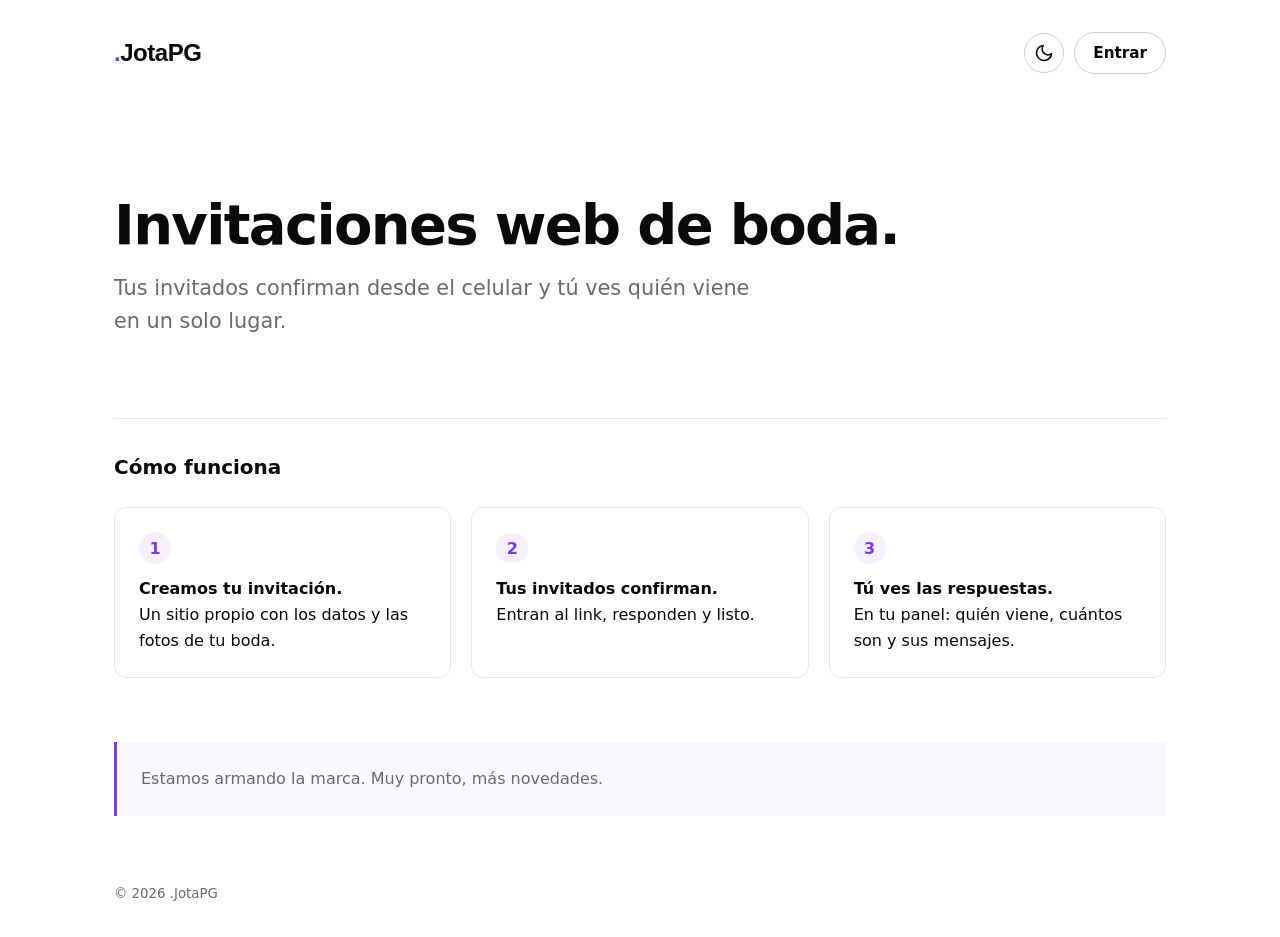
==== commit 008afe1e: "Las tipografías ahora son archivos propios, sin pedirlas a Google (punto 14 de la revisión) Manrope " ====
--- a/public/index.html
+++ b/public/index.html
@@ -6,11 +6,9 @@
   <title>.JotaPG · Invitaciones web de boda</title>
   <meta name="description" content="Invitaciones web de boda con confirmación de asistencia en línea.">
 
-  <!-- Tipografías: Manrope para el logo, Plus Jakarta Sans para el resto -->
-  <link rel="preconnect" href="https://fonts.googleapis.com">
-  <link rel="preconnect" href="https://fonts.gstatic.com" crossorigin>
-  <link href="https://fonts.googleapis.com/css2?family=Manrope:wght@800&family=Plus+Jakarta+Sans:wght@400;600&display=swap" rel="stylesheet">
-
+  <link rel="icon" href="/favicon.ico" sizes="32x32">
+  <link rel="icon" href="/favicon.svg" type="image/svg+xml">
+  <link rel="apple-touch-icon" href="/apple-touch-icon.png">
   <link rel="stylesheet" href="style.css">
   <script src="theme.js"></script>
 </head>
--- a/public/style.css
+++ b/public/style.css
@@ -1,3 +1,28 @@
+/* ---------- Tipografías (archivos propios en public/fonts/, sin pedirlas a Google) ----------
+   Manrope 800 para el logo; Plus Jakarta Sans 400 y 600 para el resto. Solo el juego "latin"
+   (incluye tildes, ñ, ¿ y ¡). Licencia SIL Open Font License: el texto está junto a los archivos. */
+@font-face {
+  font-family: "Manrope";
+  font-style: normal;
+  font-weight: 800;
+  font-display: swap;
+  src: url("/fonts/manrope-latin-800-normal.woff2") format("woff2");
+}
+@font-face {
+  font-family: "Plus Jakarta Sans";
+  font-style: normal;
+  font-weight: 400;
+  font-display: swap;
+  src: url("/fonts/plus-jakarta-sans-latin-400-normal.woff2") format("woff2");
+}
+@font-face {
+  font-family: "Plus Jakarta Sans";
+  font-style: normal;
+  font-weight: 600;
+  font-display: swap;
+  src: url("/fonts/plus-jakarta-sans-latin-600-normal.woff2") format("woff2");
+}
+
 /* ---------- Colores y tipografías (cámbialos aquí) ---------- */
 :root {
   --negro: #0a0a0a;
@@ -20,6 +45,13 @@
   --rojo-grafica: #d9485f;
   --gris-grafica: #cfcfcf;
   --codigo-fondo: #0a0a0a;
+  --codigo-texto: #f4f0ff;   /* letras del cuadro negro de código */
+  --rojo-solido: #b00020;    /* botón rojo de borrar (igual en claro y oscuro) */
+  --rojo-solido-hover: #8a0019;
+  --whatsapp: #1faa52;       /* verde del botón de WhatsApp */
+  --whatsapp-hover: #168a41;
+  --texto-sobre-color: #ffffff; /* letras blancas sobre los botones de color fuerte */
+  --sombra-dialogo: 0 20px 60px rgba(0, 0, 0, 0.25);
   color-scheme: light;
 }
 
@@ -45,6 +77,7 @@
   --rojo-grafica: #e5566d;
   --gris-grafica: #55555d;
   --codigo-fondo: #0d0d10;
+  --sombra-dialogo: 0 20px 60px rgba(0, 0, 0, 0.6), 0 0 0 1px var(--linea);
   color-scheme: dark;
 }
 
@@ -200,7 +233,7 @@
 .btn-ghost { background: none; color: var(--negro); border: 1px solid var(--campo); }
 .btn-ghost:hover { background: var(--violeta-claro); color: var(--negro); }
 .btn-danger { background: none; color: var(--rojo); border: 1px solid var(--rojo-borde); }
-.btn-danger:hover { background: #b00020; color: #fff; }
+.btn-danger:hover { background: var(--rojo-solido); color: var(--texto-sobre-color); }
 a.btn-small {
   display: inline-block; padding: 6px 12px; font-size: 0.85rem; font-weight: 600;
   border-radius: 8px; text-decoration: none; background: var(--negro); color: var(--blanco);
@@ -221,8 +254,9 @@
 dialog {
   border: 0; border-radius: 12px; padding: 24px;
   max-width: 420px; width: calc(100% - 32px);
-  box-shadow: 0 20px 60px rgba(0, 0, 0, 0.25);
-}
+  box-shadow: var(--sombra-dialogo);
+}
+/* El telón (::backdrop) lleva el color escrito aquí y no en una variable: los navegadores más viejos no le pasan las variables. */
 dialog::backdrop { background: rgba(0, 0, 0, 0.4); }
 dialog h2 { margin-top: 0; }
 .dialog-actions { display: flex; gap: 8px; justify-content: flex-end; margin-top: 4px; }
@@ -239,7 +273,7 @@
 .wedding .buttons { display: flex; flex-wrap: wrap; gap: 8px; margin-top: 16px; }
 .code { font-family: ui-monospace, "SFMono-Regular", Menlo, monospace; background: var(--violeta-claro); padding: 2px 8px; border-radius: 6px; }
 .snippet {
-  background: var(--codigo-fondo); color: #f4f0ff; padding: 14px; border-radius: 8px;
+  background: var(--codigo-fondo); color: var(--codigo-texto); padding: 14px; border-radius: 8px;
   overflow-x: auto; font-size: 0.85rem; white-space: pre; margin: 8px 0;
 }
 .result { border-left: 3px solid var(--violeta); background: var(--violeta-fondo); padding: 16px 20px; margin-top: 16px; border-radius: 0 8px 8px 0; }
@@ -280,11 +314,11 @@
 [hidden] { display: none !important; }
 
 /* Cuadro de confirmación propio (reemplaza los avisos del navegador) */
-.btn-danger-solid { background: #b00020; color: #fff; }
-.btn-danger-solid:hover { background: #8a0019; }
+.btn-danger-solid { background: var(--rojo-solido); color: var(--texto-sobre-color); }
+.btn-danger-solid:hover { background: var(--rojo-solido-hover); }
 button:disabled { opacity: 0.45; cursor: not-allowed; }
 button:disabled:hover { background: var(--negro); }
-button.btn-danger-solid:disabled:hover { background: #b00020; }
+button.btn-danger-solid:disabled:hover { background: var(--rojo-solido); }
 .dialog-msg { margin: 0; color: var(--gris); white-space: pre-line; }
 dialog textarea { min-height: 96px; font-size: 0.9rem; }
 dialog[open] { animation: dialog-in 0.16s ease-out; }
@@ -329,8 +363,8 @@
 }
 
 /* Botón de WhatsApp en cada invitado */
-a.btn-wa { background: #1faa52; color: #fff; }
-a.btn-wa:hover { background: #168a41; }
+a.btn-wa { background: var(--whatsapp); color: var(--texto-sobre-color); }
+a.btn-wa:hover { background: var(--whatsapp-hover); }
 /* Ya se abrió el mensaje: el botón pasa de verde sólido a verde claro con ✓ */
 a.btn-wa.sent { background: var(--verde-fondo); color: var(--verde); box-shadow: inset 0 0 0 1px var(--verde-borde); }
 a.btn-wa.sent:hover { background: var(--verde-hover); }
@@ -398,7 +432,6 @@
 /* Campos y cuadro de diálogo siguen el tema */
 input, select, textarea { background: var(--blanco); color: var(--negro); }
 dialog { background: var(--blanco); color: var(--negro); }
-:root[data-theme="dark"] dialog { box-shadow: 0 20px 60px rgba(0, 0, 0, 0.6), 0 0 0 1px var(--linea); }
 :root[data-theme="dark"] dialog::backdrop { background: rgba(0, 0, 0, 0.65); }
 
 /* ---------- Entrada: código oculto con botón de ojo ---------- */
